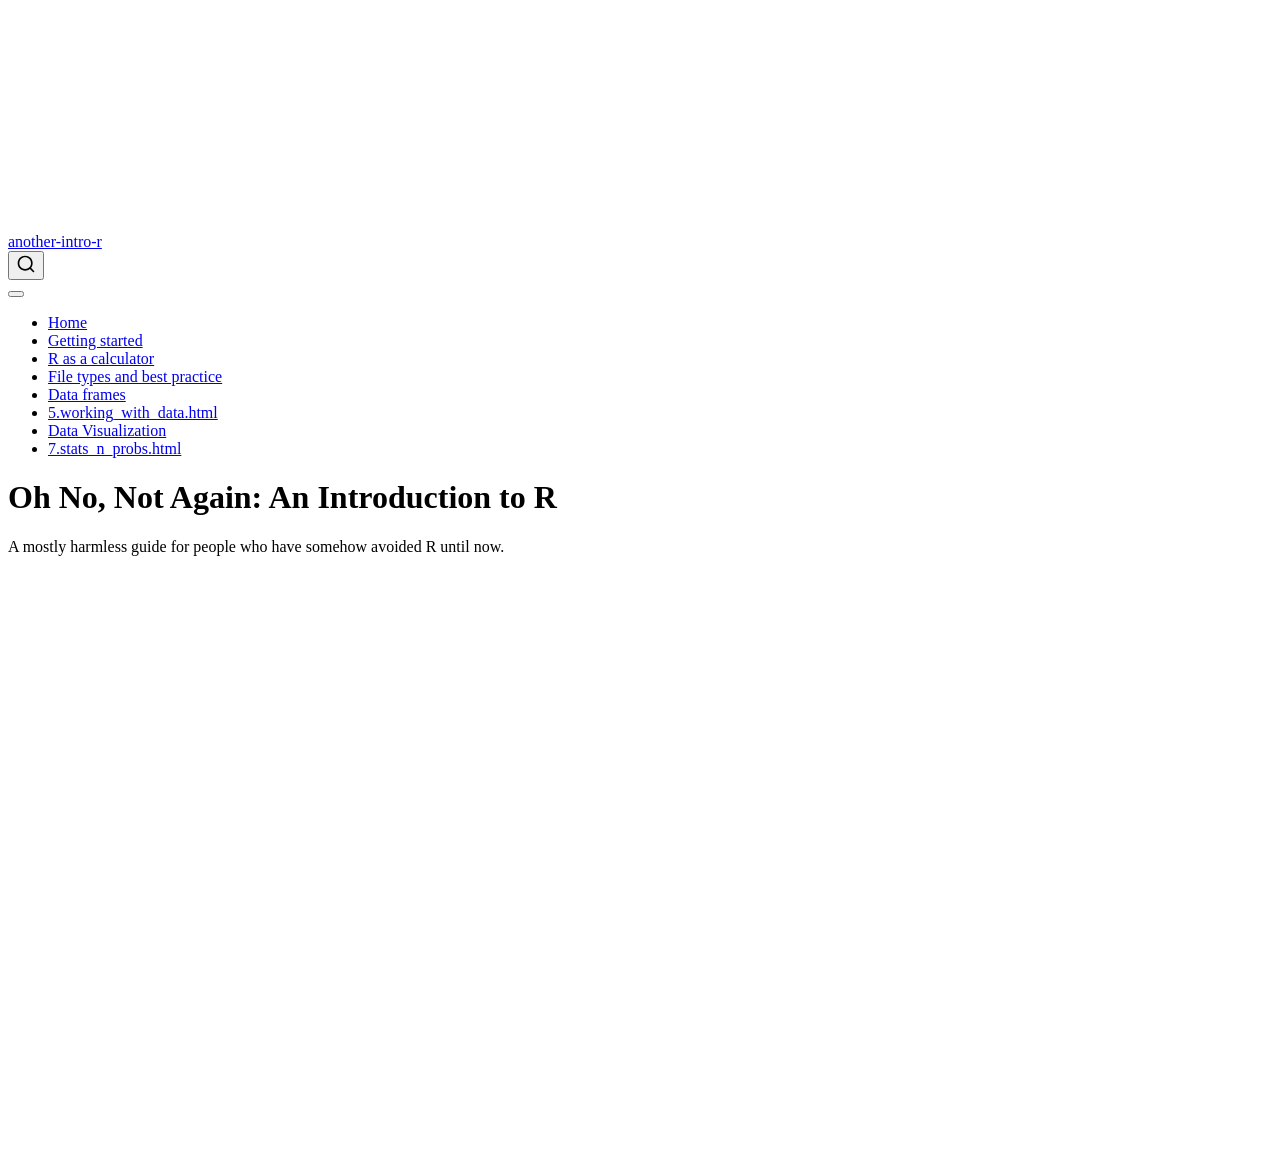
==== index.html @ 80fdfe33 "Built site for gh-pages" ====
<!DOCTYPE html>
<html xmlns="http://www.w3.org/1999/xhtml" lang="en" xml:lang="en"><head>

<meta charset="utf-8">
<meta name="generator" content="quarto-1.7.32">

<meta name="viewport" content="width=device-width, initial-scale=1.0, user-scalable=yes">


<title>Oh No, Not Again: An Introduction to R – another-intro-r</title>
<style>
code{white-space: pre-wrap;}
span.smallcaps{font-variant: small-caps;}
div.columns{display: flex; gap: min(4vw, 1.5em);}
div.column{flex: auto; overflow-x: auto;}
div.hanging-indent{margin-left: 1.5em; text-indent: -1.5em;}
ul.task-list{list-style: none;}
ul.task-list li input[type="checkbox"] {
  width: 0.8em;
  margin: 0 0.8em 0.2em -1em; /* quarto-specific, see https://github.com/quarto-dev/quarto-cli/issues/4556 */ 
  vertical-align: middle;
}
</style>


<script src="site_libs/quarto-nav/quarto-nav.js"></script>
<script src="site_libs/quarto-nav/headroom.min.js"></script>
<script src="site_libs/clipboard/clipboard.min.js"></script>
<script src="site_libs/quarto-search/autocomplete.umd.js"></script>
<script src="site_libs/quarto-search/fuse.min.js"></script>
<script src="site_libs/quarto-search/quarto-search.js"></script>
<meta name="quarto:offset" content="./">
<script src="site_libs/quarto-html/quarto.js" type="module"></script>
<script src="site_libs/quarto-html/tabsets/tabsets.js" type="module"></script>
<script src="site_libs/quarto-html/popper.min.js"></script>
<script src="site_libs/quarto-html/tippy.umd.min.js"></script>
<script src="site_libs/quarto-html/anchor.min.js"></script>
<link href="site_libs/quarto-html/tippy.css" rel="stylesheet">
<link href="site_libs/quarto-html/quarto-syntax-highlighting-37eea08aefeeee20ff55810ff984fec1.css" rel="stylesheet" id="quarto-text-highlighting-styles">
<script src="site_libs/bootstrap/bootstrap.min.js"></script>
<link href="site_libs/bootstrap/bootstrap-icons.css" rel="stylesheet">
<link href="site_libs/bootstrap/bootstrap-c1fac2584b48ed01fb6e278e36375074.min.css" rel="stylesheet" append-hash="true" id="quarto-bootstrap" data-mode="light">
<script id="quarto-search-options" type="application/json">{
  "location": "navbar",
  "copy-button": false,
  "collapse-after": 3,
  "panel-placement": "end",
  "type": "overlay",
  "limit": 50,
  "keyboard-shortcut": [
    "f",
    "/",
    "s"
  ],
  "show-item-context": false,
  "language": {
    "search-no-results-text": "No results",
    "search-matching-documents-text": "matching documents",
    "search-copy-link-title": "Copy link to search",
    "search-hide-matches-text": "Hide additional matches",
    "search-more-match-text": "more match in this document",
    "search-more-matches-text": "more matches in this document",
    "search-clear-button-title": "Clear",
    "search-text-placeholder": "",
    "search-detached-cancel-button-title": "Cancel",
    "search-submit-button-title": "Submit",
    "search-label": "Search"
  }
}</script>


<link rel="stylesheet" href="styles.css">
</head>

<body class="nav-fixed quarto-light">

<div id="quarto-search-results"></div>
  <header id="quarto-header" class="headroom fixed-top">
    <nav class="navbar navbar-expand-lg " data-bs-theme="dark">
      <div class="navbar-container container-fluid">
      <div class="navbar-brand-container mx-auto">
    <a class="navbar-brand" href="./index.html">
    <span class="navbar-title">another-intro-r</span>
    </a>
  </div>
            <div id="quarto-search" class="" title="Search"></div>
          <button class="navbar-toggler" type="button" data-bs-toggle="collapse" data-bs-target="#navbarCollapse" aria-controls="navbarCollapse" role="menu" aria-expanded="false" aria-label="Toggle navigation" onclick="if (window.quartoToggleHeadroom) { window.quartoToggleHeadroom(); }">
  <span class="navbar-toggler-icon"></span>
</button>
          <div class="collapse navbar-collapse" id="navbarCollapse">
            <ul class="navbar-nav navbar-nav-scroll me-auto">
  <li class="nav-item">
    <a class="nav-link active" href="./index.html" aria-current="page"> 
<span class="menu-text">Home</span></a>
  </li>  
  <li class="nav-item">
    <a class="nav-link" href="./1.getting_started.html"> 
<span class="menu-text">Getting started</span></a>
  </li>  
  <li class="nav-item">
    <a class="nav-link" href="./2.calculateR.html"> 
<span class="menu-text">R as a calculator</span></a>
  </li>  
  <li class="nav-item">
    <a class="nav-link" href="./3.file_types.html"> 
<span class="menu-text">File types and best practice</span></a>
  </li>  
  <li class="nav-item">
    <a class="nav-link" href="./4.dataframes.html"> 
<span class="menu-text">Data frames</span></a>
  </li>  
  <li class="nav-item">
    <a class="nav-link" href="./5.working_with_data.html"> 
<span class="menu-text">5.working_with_data.html</span></a>
  </li>  
  <li class="nav-item">
    <a class="nav-link" href="./6.data_vis.html"> 
<span class="menu-text">Data Visualization</span></a>
  </li>  
  <li class="nav-item">
    <a class="nav-link" href="./7.stats_n_probs.html"> 
<span class="menu-text">7.stats_n_probs.html</span></a>
  </li>  
</ul>
          </div> <!-- /navcollapse -->
            <div class="quarto-navbar-tools">
</div>
      </div> <!-- /container-fluid -->
    </nav>
</header>
<!-- content -->
<div id="quarto-content" class="quarto-container page-columns page-rows-contents page-layout-article page-navbar">
<!-- sidebar -->
<!-- margin-sidebar -->
    <div id="quarto-margin-sidebar" class="sidebar margin-sidebar zindex-bottom">
        
    </div>
<!-- main -->
<main class="content" id="quarto-document-content">

<header id="title-block-header" class="quarto-title-block default">
<div class="quarto-title">
<h1 class="title">Oh No, Not Again: An Introduction to R</h1>
<p class="subtitle lead">A mostly harmless guide for people who have somehow avoided R until now.</p>
</div>



<div class="quarto-title-meta">

    
  
    
  </div>
  


</header>





</main> <!-- /main -->
<script id="quarto-html-after-body" type="application/javascript">
  window.document.addEventListener("DOMContentLoaded", function (event) {
    const icon = "";
    const anchorJS = new window.AnchorJS();
    anchorJS.options = {
      placement: 'right',
      icon: icon
    };
    anchorJS.add('.anchored');
    const isCodeAnnotation = (el) => {
      for (const clz of el.classList) {
        if (clz.startsWith('code-annotation-')) {                     
          return true;
        }
      }
      return false;
    }
    const onCopySuccess = function(e) {
      // button target
      const button = e.trigger;
      // don't keep focus
      button.blur();
      // flash "checked"
      button.classList.add('code-copy-button-checked');
      var currentTitle = button.getAttribute("title");
      button.setAttribute("title", "Copied!");
      let tooltip;
      if (window.bootstrap) {
        button.setAttribute("data-bs-toggle", "tooltip");
        button.setAttribute("data-bs-placement", "left");
        button.setAttribute("data-bs-title", "Copied!");
        tooltip = new bootstrap.Tooltip(button, 
          { trigger: "manual", 
            customClass: "code-copy-button-tooltip",
            offset: [0, -8]});
        tooltip.show();    
      }
      setTimeout(function() {
        if (tooltip) {
          tooltip.hide();
          button.removeAttribute("data-bs-title");
          button.removeAttribute("data-bs-toggle");
          button.removeAttribute("data-bs-placement");
        }
        button.setAttribute("title", currentTitle);
        button.classList.remove('code-copy-button-checked');
      }, 1000);
      // clear code selection
      e.clearSelection();
    }
    const getTextToCopy = function(trigger) {
        const codeEl = trigger.previousElementSibling.cloneNode(true);
        for (const childEl of codeEl.children) {
          if (isCodeAnnotation(childEl)) {
            childEl.remove();
          }
        }
        return codeEl.innerText;
    }
    const clipboard = new window.ClipboardJS('.code-copy-button:not([data-in-quarto-modal])', {
      text: getTextToCopy
    });
    clipboard.on('success', onCopySuccess);
    if (window.document.getElementById('quarto-embedded-source-code-modal')) {
      const clipboardModal = new window.ClipboardJS('.code-copy-button[data-in-quarto-modal]', {
        text: getTextToCopy,
        container: window.document.getElementById('quarto-embedded-source-code-modal')
      });
      clipboardModal.on('success', onCopySuccess);
    }
      var localhostRegex = new RegExp(/^(?:http|https):\/\/localhost\:?[0-9]*\//);
      var mailtoRegex = new RegExp(/^mailto:/);
        var filterRegex = new RegExp('/' + window.location.host + '/');
      var isInternal = (href) => {
          return filterRegex.test(href) || localhostRegex.test(href) || mailtoRegex.test(href);
      }
      // Inspect non-navigation links and adorn them if external
     var links = window.document.querySelectorAll('a[href]:not(.nav-link):not(.navbar-brand):not(.toc-action):not(.sidebar-link):not(.sidebar-item-toggle):not(.pagination-link):not(.no-external):not([aria-hidden]):not(.dropdown-item):not(.quarto-navigation-tool):not(.about-link)');
      for (var i=0; i<links.length; i++) {
        const link = links[i];
        if (!isInternal(link.href)) {
          // undo the damage that might have been done by quarto-nav.js in the case of
          // links that we want to consider external
          if (link.dataset.originalHref !== undefined) {
            link.href = link.dataset.originalHref;
          }
        }
      }
    function tippyHover(el, contentFn, onTriggerFn, onUntriggerFn) {
      const config = {
        allowHTML: true,
        maxWidth: 500,
        delay: 100,
        arrow: false,
        appendTo: function(el) {
            return el.parentElement;
        },
        interactive: true,
        interactiveBorder: 10,
        theme: 'quarto',
        placement: 'bottom-start',
      };
      if (contentFn) {
        config.content = contentFn;
      }
      if (onTriggerFn) {
        config.onTrigger = onTriggerFn;
      }
      if (onUntriggerFn) {
        config.onUntrigger = onUntriggerFn;
      }
      window.tippy(el, config); 
    }
    const noterefs = window.document.querySelectorAll('a[role="doc-noteref"]');
    for (var i=0; i<noterefs.length; i++) {
      const ref = noterefs[i];
      tippyHover(ref, function() {
        // use id or data attribute instead here
        let href = ref.getAttribute('data-footnote-href') || ref.getAttribute('href');
        try { href = new URL(href).hash; } catch {}
        const id = href.replace(/^#\/?/, "");
        const note = window.document.getElementById(id);
        if (note) {
          return note.innerHTML;
        } else {
          return "";
        }
      });
    }
    const xrefs = window.document.querySelectorAll('a.quarto-xref');
    const processXRef = (id, note) => {
      // Strip column container classes
      const stripColumnClz = (el) => {
        el.classList.remove("page-full", "page-columns");
        if (el.children) {
          for (const child of el.children) {
            stripColumnClz(child);
          }
        }
      }
      stripColumnClz(note)
      if (id === null || id.startsWith('sec-')) {
        // Special case sections, only their first couple elements
        const container = document.createElement("div");
        if (note.children && note.children.length > 2) {
          container.appendChild(note.children[0].cloneNode(true));
          for (let i = 1; i < note.children.length; i++) {
            const child = note.children[i];
            if (child.tagName === "P" && child.innerText === "") {
              continue;
            } else {
              container.appendChild(child.cloneNode(true));
              break;
            }
          }
          if (window.Quarto?.typesetMath) {
            window.Quarto.typesetMath(container);
          }
          return container.innerHTML
        } else {
          if (window.Quarto?.typesetMath) {
            window.Quarto.typesetMath(note);
          }
          return note.innerHTML;
        }
      } else {
        // Remove any anchor links if they are present
        const anchorLink = note.querySelector('a.anchorjs-link');
        if (anchorLink) {
          anchorLink.remove();
        }
        if (window.Quarto?.typesetMath) {
          window.Quarto.typesetMath(note);
        }
        if (note.classList.contains("callout")) {
          return note.outerHTML;
        } else {
          return note.innerHTML;
        }
      }
    }
    for (var i=0; i<xrefs.length; i++) {
      const xref = xrefs[i];
      tippyHover(xref, undefined, function(instance) {
        instance.disable();
        let url = xref.getAttribute('href');
        let hash = undefined; 
        if (url.startsWith('#')) {
          hash = url;
        } else {
          try { hash = new URL(url).hash; } catch {}
        }
        if (hash) {
          const id = hash.replace(/^#\/?/, "");
          const note = window.document.getElementById(id);
          if (note !== null) {
            try {
              const html = processXRef(id, note.cloneNode(true));
              instance.setContent(html);
            } finally {
              instance.enable();
              instance.show();
            }
          } else {
            // See if we can fetch this
            fetch(url.split('#')[0])
            .then(res => res.text())
            .then(html => {
              const parser = new DOMParser();
              const htmlDoc = parser.parseFromString(html, "text/html");
              const note = htmlDoc.getElementById(id);
              if (note !== null) {
                const html = processXRef(id, note);
                instance.setContent(html);
              } 
            }).finally(() => {
              instance.enable();
              instance.show();
            });
          }
        } else {
          // See if we can fetch a full url (with no hash to target)
          // This is a special case and we should probably do some content thinning / targeting
          fetch(url)
          .then(res => res.text())
          .then(html => {
            const parser = new DOMParser();
            const htmlDoc = parser.parseFromString(html, "text/html");
            const note = htmlDoc.querySelector('main.content');
            if (note !== null) {
              // This should only happen for chapter cross references
              // (since there is no id in the URL)
              // remove the first header
              if (note.children.length > 0 && note.children[0].tagName === "HEADER") {
                note.children[0].remove();
              }
              const html = processXRef(null, note);
              instance.setContent(html);
            } 
          }).finally(() => {
            instance.enable();
            instance.show();
          });
        }
      }, function(instance) {
      });
    }
        let selectedAnnoteEl;
        const selectorForAnnotation = ( cell, annotation) => {
          let cellAttr = 'data-code-cell="' + cell + '"';
          let lineAttr = 'data-code-annotation="' +  annotation + '"';
          const selector = 'span[' + cellAttr + '][' + lineAttr + ']';
          return selector;
        }
        const selectCodeLines = (annoteEl) => {
          const doc = window.document;
          const targetCell = annoteEl.getAttribute("data-target-cell");
          const targetAnnotation = annoteEl.getAttribute("data-target-annotation");
          const annoteSpan = window.document.querySelector(selectorForAnnotation(targetCell, targetAnnotation));
          const lines = annoteSpan.getAttribute("data-code-lines").split(",");
          const lineIds = lines.map((line) => {
            return targetCell + "-" + line;
          })
          let top = null;
          let height = null;
          let parent = null;
          if (lineIds.length > 0) {
              //compute the position of the single el (top and bottom and make a div)
              const el = window.document.getElementById(lineIds[0]);
              top = el.offsetTop;
              height = el.offsetHeight;
              parent = el.parentElement.parentElement;
            if (lineIds.length > 1) {
              const lastEl = window.document.getElementById(lineIds[lineIds.length - 1]);
              const bottom = lastEl.offsetTop + lastEl.offsetHeight;
              height = bottom - top;
            }
            if (top !== null && height !== null && parent !== null) {
              // cook up a div (if necessary) and position it 
              let div = window.document.getElementById("code-annotation-line-highlight");
              if (div === null) {
                div = window.document.createElement("div");
                div.setAttribute("id", "code-annotation-line-highlight");
                div.style.position = 'absolute';
                parent.appendChild(div);
              }
              div.style.top = top - 2 + "px";
              div.style.height = height + 4 + "px";
              div.style.left = 0;
              let gutterDiv = window.document.getElementById("code-annotation-line-highlight-gutter");
              if (gutterDiv === null) {
                gutterDiv = window.document.createElement("div");
                gutterDiv.setAttribute("id", "code-annotation-line-highlight-gutter");
                gutterDiv.style.position = 'absolute';
                const codeCell = window.document.getElementById(targetCell);
                const gutter = codeCell.querySelector('.code-annotation-gutter');
                gutter.appendChild(gutterDiv);
              }
              gutterDiv.style.top = top - 2 + "px";
              gutterDiv.style.height = height + 4 + "px";
            }
            selectedAnnoteEl = annoteEl;
          }
        };
        const unselectCodeLines = () => {
          const elementsIds = ["code-annotation-line-highlight", "code-annotation-line-highlight-gutter"];
          elementsIds.forEach((elId) => {
            const div = window.document.getElementById(elId);
            if (div) {
              div.remove();
            }
          });
          selectedAnnoteEl = undefined;
        };
          // Handle positioning of the toggle
      window.addEventListener(
        "resize",
        throttle(() => {
          elRect = undefined;
          if (selectedAnnoteEl) {
            selectCodeLines(selectedAnnoteEl);
          }
        }, 10)
      );
      function throttle(fn, ms) {
      let throttle = false;
      let timer;
        return (...args) => {
          if(!throttle) { // first call gets through
              fn.apply(this, args);
              throttle = true;
          } else { // all the others get throttled
              if(timer) clearTimeout(timer); // cancel #2
              timer = setTimeout(() => {
                fn.apply(this, args);
                timer = throttle = false;
              }, ms);
          }
        };
      }
        // Attach click handler to the DT
        const annoteDls = window.document.querySelectorAll('dt[data-target-cell]');
        for (const annoteDlNode of annoteDls) {
          annoteDlNode.addEventListener('click', (event) => {
            const clickedEl = event.target;
            if (clickedEl !== selectedAnnoteEl) {
              unselectCodeLines();
              const activeEl = window.document.querySelector('dt[data-target-cell].code-annotation-active');
              if (activeEl) {
                activeEl.classList.remove('code-annotation-active');
              }
              selectCodeLines(clickedEl);
              clickedEl.classList.add('code-annotation-active');
            } else {
              // Unselect the line
              unselectCodeLines();
              clickedEl.classList.remove('code-annotation-active');
            }
          });
        }
    const findCites = (el) => {
      const parentEl = el.parentElement;
      if (parentEl) {
        const cites = parentEl.dataset.cites;
        if (cites) {
          return {
            el,
            cites: cites.split(' ')
          };
        } else {
          return findCites(el.parentElement)
        }
      } else {
        return undefined;
      }
    };
    var bibliorefs = window.document.querySelectorAll('a[role="doc-biblioref"]');
    for (var i=0; i<bibliorefs.length; i++) {
      const ref = bibliorefs[i];
      const citeInfo = findCites(ref);
      if (citeInfo) {
        tippyHover(citeInfo.el, function() {
          var popup = window.document.createElement('div');
          citeInfo.cites.forEach(function(cite) {
            var citeDiv = window.document.createElement('div');
            citeDiv.classList.add('hanging-indent');
            citeDiv.classList.add('csl-entry');
            var biblioDiv = window.document.getElementById('ref-' + cite);
            if (biblioDiv) {
              citeDiv.innerHTML = biblioDiv.innerHTML;
            }
            popup.appendChild(citeDiv);
          });
          return popup.innerHTML;
        });
      }
    }
  });
  </script>
</div> <!-- /content -->




</body></html>
---- site_libs/quarto-html/tippy.css ----
.tippy-box[data-animation=fade][data-state=hidden]{opacity:0}[data-tippy-root]{max-width:calc(100vw - 10px)}.tippy-box{position:relative;background-color:#333;color:#fff;border-radius:4px;font-size:14px;line-height:1.4;white-space:normal;outline:0;transition-property:transform,visibility,opacity}.tippy-box[data-placement^=top]>.tippy-arrow{bottom:0}.tippy-box[data-placement^=top]>.tippy-arrow:before{bottom:-7px;left:0;border-width:8px 8px 0;border-top-color:initial;transform-origin:center top}.tippy-box[data-placement^=bottom]>.tippy-arrow{top:0}.tippy-box[data-placement^=bottom]>.tippy-arrow:before{top:-7px;left:0;border-width:0 8px 8px;border-bottom-color:initial;transform-origin:center bottom}.tippy-box[data-placement^=left]>.tippy-arrow{right:0}.tippy-box[data-placement^=left]>.tippy-arrow:before{border-width:8px 0 8px 8px;border-left-color:initial;right:-7px;transform-origin:center left}.tippy-box[data-placement^=right]>.tippy-arrow{left:0}.tippy-box[data-placement^=right]>.tippy-arrow:before{left:-7px;border-width:8px 8px 8px 0;border-right-color:initial;transform-origin:center right}.tippy-box[data-inertia][data-state=visible]{transition-timing-function:cubic-bezier(.54,1.5,.38,1.11)}.tippy-arrow{width:16px;height:16px;color:#333}.tippy-arrow:before{content:"";position:absolute;border-color:transparent;border-style:solid}.tippy-content{position:relative;padding:5px 9px;z-index:1}
---- site_libs/quarto-html/quarto-syntax-highlighting-37eea08aefeeee20ff55810ff984fec1.css ----
/* quarto syntax highlight colors */
:root {
  --quarto-hl-ot-color: #003B4F;
  --quarto-hl-at-color: #657422;
  --quarto-hl-ss-color: #20794D;
  --quarto-hl-an-color: #5E5E5E;
  --quarto-hl-fu-color: #4758AB;
  --quarto-hl-st-color: #20794D;
  --quarto-hl-cf-color: #003B4F;
  --quarto-hl-op-color: #5E5E5E;
  --quarto-hl-er-color: #AD0000;
  --quarto-hl-bn-color: #AD0000;
  --quarto-hl-al-color: #AD0000;
  --quarto-hl-va-color: #111111;
  --quarto-hl-bu-color: inherit;
  --quarto-hl-ex-color: inherit;
  --quarto-hl-pp-color: #AD0000;
  --quarto-hl-in-color: #5E5E5E;
  --quarto-hl-vs-color: #20794D;
  --quarto-hl-wa-color: #5E5E5E;
  --quarto-hl-do-color: #5E5E5E;
  --quarto-hl-im-color: #00769E;
  --quarto-hl-ch-color: #20794D;
  --quarto-hl-dt-color: #AD0000;
  --quarto-hl-fl-color: #AD0000;
  --quarto-hl-co-color: #5E5E5E;
  --quarto-hl-cv-color: #5E5E5E;
  --quarto-hl-cn-color: #8f5902;
  --quarto-hl-sc-color: #5E5E5E;
  --quarto-hl-dv-color: #AD0000;
  --quarto-hl-kw-color: #003B4F;
}

/* other quarto variables */
:root {
  --quarto-font-monospace: SFMono-Regular, Menlo, Monaco, Consolas, "Liberation Mono", "Courier New", monospace;
}

/* syntax highlight based on Pandoc's rules */
pre > code.sourceCode > span {
  color: #003B4F;
}

code.sourceCode > span {
  color: #003B4F;
}

div.sourceCode,
div.sourceCode pre.sourceCode {
  color: #003B4F;
}

/* Normal */
code span {
  color: #003B4F;
}

/* Alert */
code span.al {
  color: #AD0000;
  font-style: inherit;
}

/* Annotation */
code span.an {
  color: #5E5E5E;
  font-style: inherit;
}

/* Attribute */
code span.at {
  color: #657422;
  font-style: inherit;
}

/* BaseN */
code span.bn {
  color: #AD0000;
  font-style: inherit;
}

/* BuiltIn */
code span.bu {
  font-style: inherit;
}

/* ControlFlow */
code span.cf {
  color: #003B4F;
  font-weight: bold;
  font-style: inherit;
}

/* Char */
code span.ch {
  color: #20794D;
  font-style: inherit;
}

/* Constant */
code span.cn {
  color: #8f5902;
  font-style: inherit;
}

/* Comment */
code span.co {
  color: #5E5E5E;
  font-style: inherit;
}

/* CommentVar */
code span.cv {
  color: #5E5E5E;
  font-style: italic;
}

/* Documentation */
code span.do {
  color: #5E5E5E;
  font-style: italic;
}

/* DataType */
code span.dt {
  color: #AD0000;
  font-style: inherit;
}

/* DecVal */
code span.dv {
  color: #AD0000;
  font-style: inherit;
}

/* Error */
code span.er {
  color: #AD0000;
  font-style: inherit;
}

/* Extension */
code span.ex {
  font-style: inherit;
}

/* Float */
code span.fl {
  color: #AD0000;
  font-style: inherit;
}

/* Function */
code span.fu {
  color: #4758AB;
  font-style: inherit;
}

/* Import */
code span.im {
  color: #00769E;
  font-style: inherit;
}

/* Information */
code span.in {
  color: #5E5E5E;
  font-style: inherit;
}

/* Keyword */
code span.kw {
  color: #003B4F;
  font-weight: bold;
  font-style: inherit;
}

/* Operator */
code span.op {
  color: #5E5E5E;
  font-style: inherit;
}

/* Other */
code span.ot {
  color: #003B4F;
  font-style: inherit;
}

/* Preprocessor */
code span.pp {
  color: #AD0000;
  font-style: inherit;
}

/* SpecialChar */
code span.sc {
  color: #5E5E5E;
  font-style: inherit;
}

/* SpecialString */
code span.ss {
  color: #20794D;
  font-style: inherit;
}

/* String */
code span.st {
  color: #20794D;
  font-style: inherit;
}

/* Variable */
code span.va {
  color: #111111;
  font-style: inherit;
}

/* VerbatimString */
code span.vs {
  color: #20794D;
  font-style: inherit;
}

/* Warning */
code span.wa {
  color: #5E5E5E;
  font-style: italic;
}

.prevent-inlining {
  content: "</";
}

/*# sourceMappingURL=27d3d809615f7771493d095567f04340.css.map */
---- styles.css ----
/* css styles */
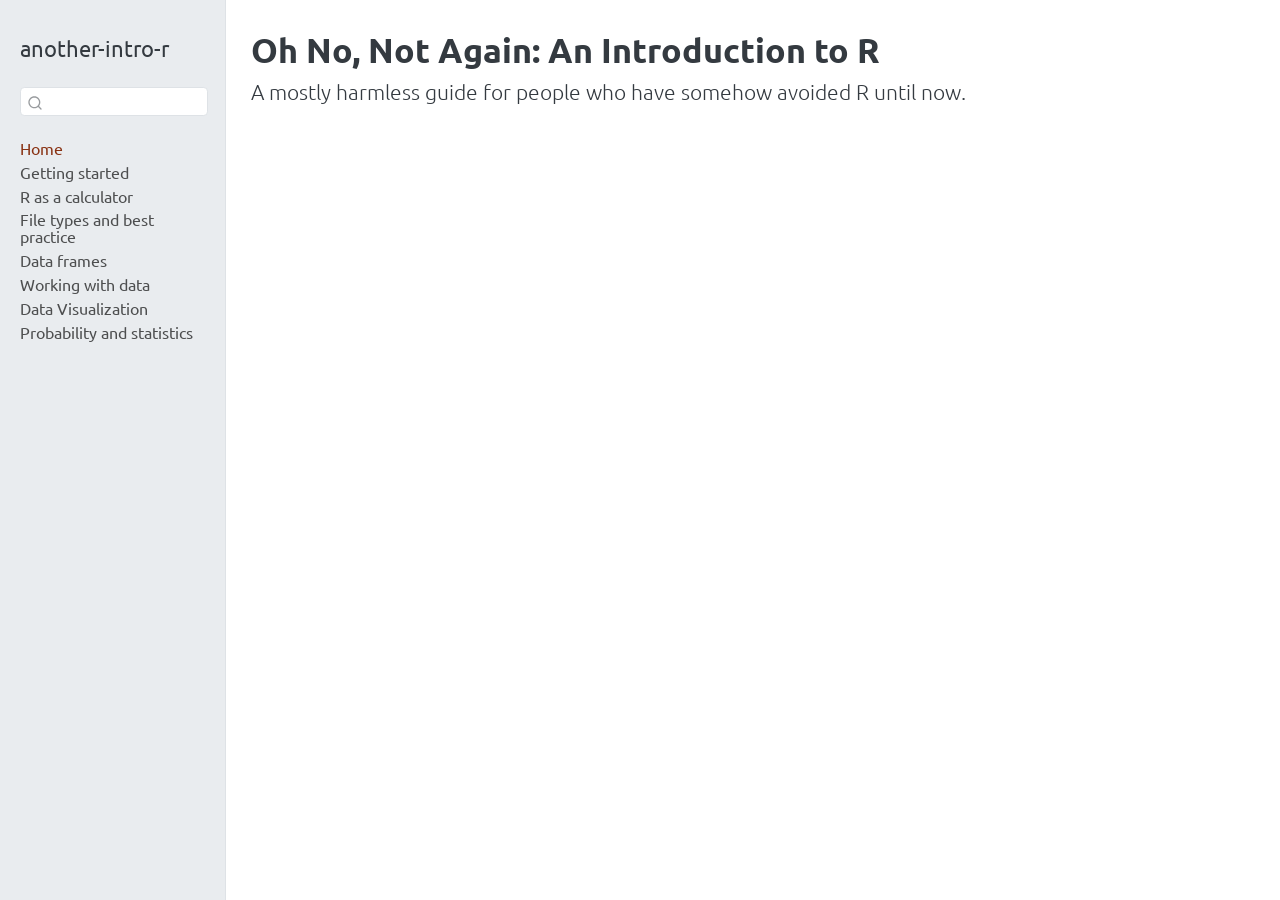
==== commit 482a4094: "Built site for gh-pages" ====
--- a/index.html
+++ b/index.html
@@ -39,13 +39,13 @@
 <link href="site_libs/quarto-html/quarto-syntax-highlighting-37eea08aefeeee20ff55810ff984fec1.css" rel="stylesheet" id="quarto-text-highlighting-styles">
 <script src="site_libs/bootstrap/bootstrap.min.js"></script>
 <link href="site_libs/bootstrap/bootstrap-icons.css" rel="stylesheet">
-<link href="site_libs/bootstrap/bootstrap-c1fac2584b48ed01fb6e278e36375074.min.css" rel="stylesheet" append-hash="true" id="quarto-bootstrap" data-mode="light">
+<link href="site_libs/bootstrap/bootstrap-b2ecd4b050980ac41cf38486c1d32bdc.min.css" rel="stylesheet" append-hash="true" id="quarto-bootstrap" data-mode="light">
 <script id="quarto-search-options" type="application/json">{
-  "location": "navbar",
+  "location": "sidebar",
   "copy-button": false,
   "collapse-after": 3,
-  "panel-placement": "end",
-  "type": "overlay",
+  "panel-placement": "start",
+  "type": "textbox",
   "limit": 50,
   "keyboard-shortcut": [
     "f",
@@ -72,65 +72,92 @@
 <link rel="stylesheet" href="styles.css">
 </head>
 
-<body class="nav-fixed quarto-light">
+<body class="nav-sidebar docked quarto-light">
 
 <div id="quarto-search-results"></div>
   <header id="quarto-header" class="headroom fixed-top">
-    <nav class="navbar navbar-expand-lg " data-bs-theme="dark">
-      <div class="navbar-container container-fluid">
-      <div class="navbar-brand-container mx-auto">
-    <a class="navbar-brand" href="./index.html">
-    <span class="navbar-title">another-intro-r</span>
-    </a>
-  </div>
-            <div id="quarto-search" class="" title="Search"></div>
-          <button class="navbar-toggler" type="button" data-bs-toggle="collapse" data-bs-target="#navbarCollapse" aria-controls="navbarCollapse" role="menu" aria-expanded="false" aria-label="Toggle navigation" onclick="if (window.quartoToggleHeadroom) { window.quartoToggleHeadroom(); }">
-  <span class="navbar-toggler-icon"></span>
-</button>
-          <div class="collapse navbar-collapse" id="navbarCollapse">
-            <ul class="navbar-nav navbar-nav-scroll me-auto">
-  <li class="nav-item">
-    <a class="nav-link active" href="./index.html" aria-current="page"> 
-<span class="menu-text">Home</span></a>
-  </li>  
-  <li class="nav-item">
-    <a class="nav-link" href="./1.getting_started.html"> 
-<span class="menu-text">Getting started</span></a>
-  </li>  
-  <li class="nav-item">
-    <a class="nav-link" href="./2.calculateR.html"> 
-<span class="menu-text">R as a calculator</span></a>
-  </li>  
-  <li class="nav-item">
-    <a class="nav-link" href="./3.file_types.html"> 
-<span class="menu-text">File types and best practice</span></a>
-  </li>  
-  <li class="nav-item">
-    <a class="nav-link" href="./4.dataframes.html"> 
-<span class="menu-text">Data frames</span></a>
-  </li>  
-  <li class="nav-item">
-    <a class="nav-link" href="./5.working_with_data.html"> 
-<span class="menu-text">5.working_with_data.html</span></a>
-  </li>  
-  <li class="nav-item">
-    <a class="nav-link" href="./6.data_vis.html"> 
-<span class="menu-text">Data Visualization</span></a>
-  </li>  
-  <li class="nav-item">
-    <a class="nav-link" href="./7.stats_n_probs.html"> 
-<span class="menu-text">7.stats_n_probs.html</span></a>
-  </li>  
-</ul>
-          </div> <!-- /navcollapse -->
-            <div class="quarto-navbar-tools">
-</div>
-      </div> <!-- /container-fluid -->
-    </nav>
+  <nav class="quarto-secondary-nav">
+    <div class="container-fluid d-flex">
+      <button type="button" class="quarto-btn-toggle btn" data-bs-toggle="collapse" role="button" data-bs-target=".quarto-sidebar-collapse-item" aria-controls="quarto-sidebar" aria-expanded="false" aria-label="Toggle sidebar navigation" onclick="if (window.quartoToggleHeadroom) { window.quartoToggleHeadroom(); }">
+        <i class="bi bi-layout-text-sidebar-reverse"></i>
+      </button>
+        <nav class="quarto-page-breadcrumbs" aria-label="breadcrumb"><ol class="breadcrumb"><li class="breadcrumb-item"><a href="./index.html">Home</a></li></ol></nav>
+        <a class="flex-grow-1" role="navigation" data-bs-toggle="collapse" data-bs-target=".quarto-sidebar-collapse-item" aria-controls="quarto-sidebar" aria-expanded="false" aria-label="Toggle sidebar navigation" onclick="if (window.quartoToggleHeadroom) { window.quartoToggleHeadroom(); }">      
+        </a>
+      <button type="button" class="btn quarto-search-button" aria-label="Search" onclick="window.quartoOpenSearch();">
+        <i class="bi bi-search"></i>
+      </button>
+    </div>
+  </nav>
 </header>
 <!-- content -->
-<div id="quarto-content" class="quarto-container page-columns page-rows-contents page-layout-article page-navbar">
+<div id="quarto-content" class="quarto-container page-columns page-rows-contents page-layout-article">
 <!-- sidebar -->
+  <nav id="quarto-sidebar" class="sidebar collapse collapse-horizontal quarto-sidebar-collapse-item sidebar-navigation docked overflow-auto">
+    <div class="pt-lg-2 mt-2 text-left sidebar-header">
+    <div class="sidebar-title mb-0 py-0">
+      <a href="./">another-intro-r</a> 
+    </div>
+      </div>
+        <div class="mt-2 flex-shrink-0 align-items-center">
+        <div class="sidebar-search">
+        <div id="quarto-search" class="" title="Search"></div>
+        </div>
+        </div>
+    <div class="sidebar-menu-container"> 
+    <ul class="list-unstyled mt-1">
+        <li class="sidebar-item">
+  <div class="sidebar-item-container"> 
+  <a href="./index.html" class="sidebar-item-text sidebar-link active">
+ <span class="menu-text">Home</span></a>
+  </div>
+</li>
+        <li class="sidebar-item">
+  <div class="sidebar-item-container"> 
+  <a href="./1.getting_started.html" class="sidebar-item-text sidebar-link">
+ <span class="menu-text">Getting started</span></a>
+  </div>
+</li>
+        <li class="sidebar-item">
+  <div class="sidebar-item-container"> 
+  <a href="./2.calculateR.html" class="sidebar-item-text sidebar-link">
+ <span class="menu-text">R as a calculator</span></a>
+  </div>
+</li>
+        <li class="sidebar-item">
+  <div class="sidebar-item-container"> 
+  <a href="./3.file_types.html" class="sidebar-item-text sidebar-link">
+ <span class="menu-text">File types and best practice</span></a>
+  </div>
+</li>
+        <li class="sidebar-item">
+  <div class="sidebar-item-container"> 
+  <a href="./4.dataframes.html" class="sidebar-item-text sidebar-link">
+ <span class="menu-text">Data frames</span></a>
+  </div>
+</li>
+        <li class="sidebar-item">
+  <div class="sidebar-item-container"> 
+  <a href="./5.working_with_data.html" class="sidebar-item-text sidebar-link">
+ <span class="menu-text">Working with data</span></a>
+  </div>
+</li>
+        <li class="sidebar-item">
+  <div class="sidebar-item-container"> 
+  <a href="./6.data_vis.html" class="sidebar-item-text sidebar-link">
+ <span class="menu-text">Data Visualization</span></a>
+  </div>
+</li>
+        <li class="sidebar-item">
+  <div class="sidebar-item-container"> 
+  <a href="./7.stats_n_probs.html" class="sidebar-item-text sidebar-link">
+ <span class="menu-text">Probability and statistics</span></a>
+  </div>
+</li>
+    </ul>
+    </div>
+</nav>
+<div id="quarto-sidebar-glass" class="quarto-sidebar-collapse-item" data-bs-toggle="collapse" data-bs-target=".quarto-sidebar-collapse-item"></div>
 <!-- margin-sidebar -->
     <div id="quarto-margin-sidebar" class="sidebar margin-sidebar zindex-bottom">
         
@@ -234,7 +261,7 @@
     }
       var localhostRegex = new RegExp(/^(?:http|https):\/\/localhost\:?[0-9]*\//);
       var mailtoRegex = new RegExp(/^mailto:/);
-        var filterRegex = new RegExp('/' + window.location.host + '/');
+        var filterRegex = new RegExp("https:\/\/N-Leach\.github\.io\/another-intro-r\/");
       var isInternal = (href) => {
           return filterRegex.test(href) || localhostRegex.test(href) || mailtoRegex.test(href);
       }
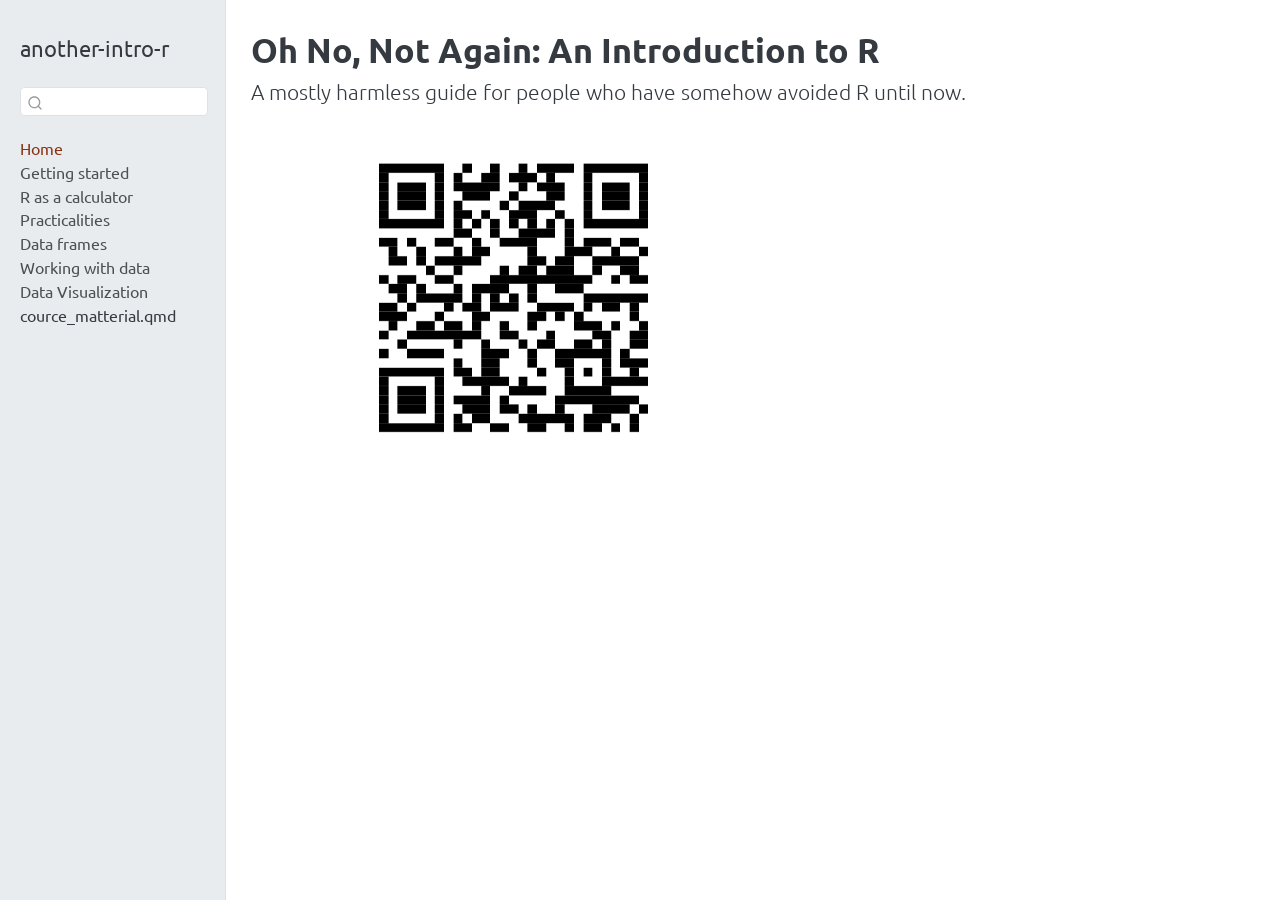
==== commit 17a154b2: "Built site for gh-pages" ====
--- a/index.html
+++ b/index.html
@@ -127,7 +127,7 @@
         <li class="sidebar-item">
   <div class="sidebar-item-container"> 
   <a href="./3.file_types.html" class="sidebar-item-text sidebar-link">
- <span class="menu-text">File types and best practice</span></a>
+ <span class="menu-text">Practicalities</span></a>
   </div>
 </li>
         <li class="sidebar-item">
@@ -149,11 +149,8 @@
   </div>
 </li>
         <li class="sidebar-item">
-  <div class="sidebar-item-container"> 
-  <a href="./7.stats_n_probs.html" class="sidebar-item-text sidebar-link">
- <span class="menu-text">Probability and statistics</span></a>
-  </div>
-</li>
+ <span class="menu-text">cource_matterial.qmd</span>
+  </li>
     </ul>
     </div>
 </nav>
@@ -185,6 +182,7 @@
 </header>
 
 
+<p><img src="images/clipboard-4090905198.png" class="img-fluid" width="525"></p>
 
 
 
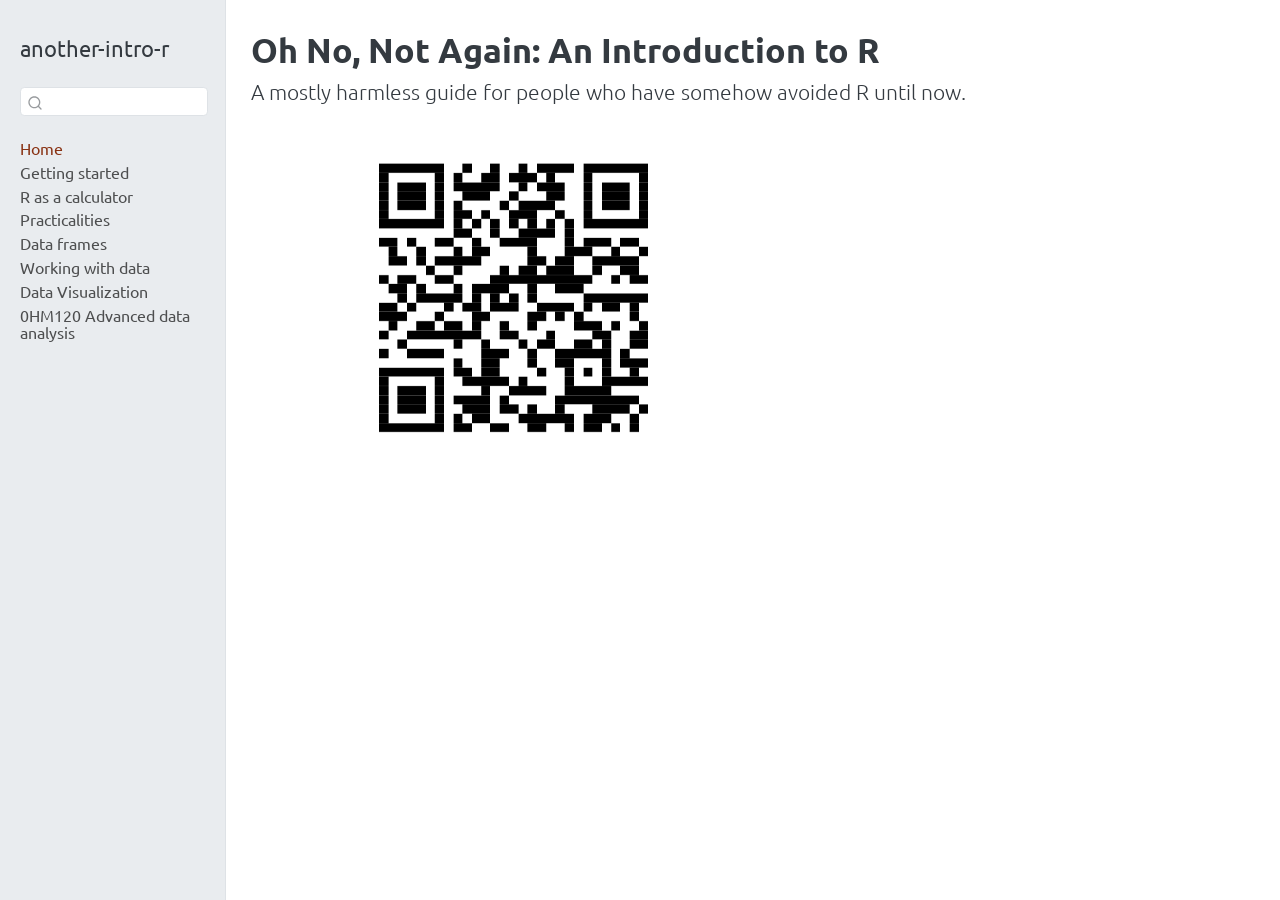
==== commit cfcd492d: "Built site for gh-pages" ====
--- a/index.html
+++ b/index.html
@@ -149,8 +149,11 @@
   </div>
 </li>
         <li class="sidebar-item">
- <span class="menu-text">cource_matterial.qmd</span>
-  </li>
+  <div class="sidebar-item-container"> 
+  <a href="./course_matterial.html" class="sidebar-item-text sidebar-link">
+ <span class="menu-text">0HM120 Advanced data analysis</span></a>
+  </div>
+</li>
     </ul>
     </div>
 </nav>
